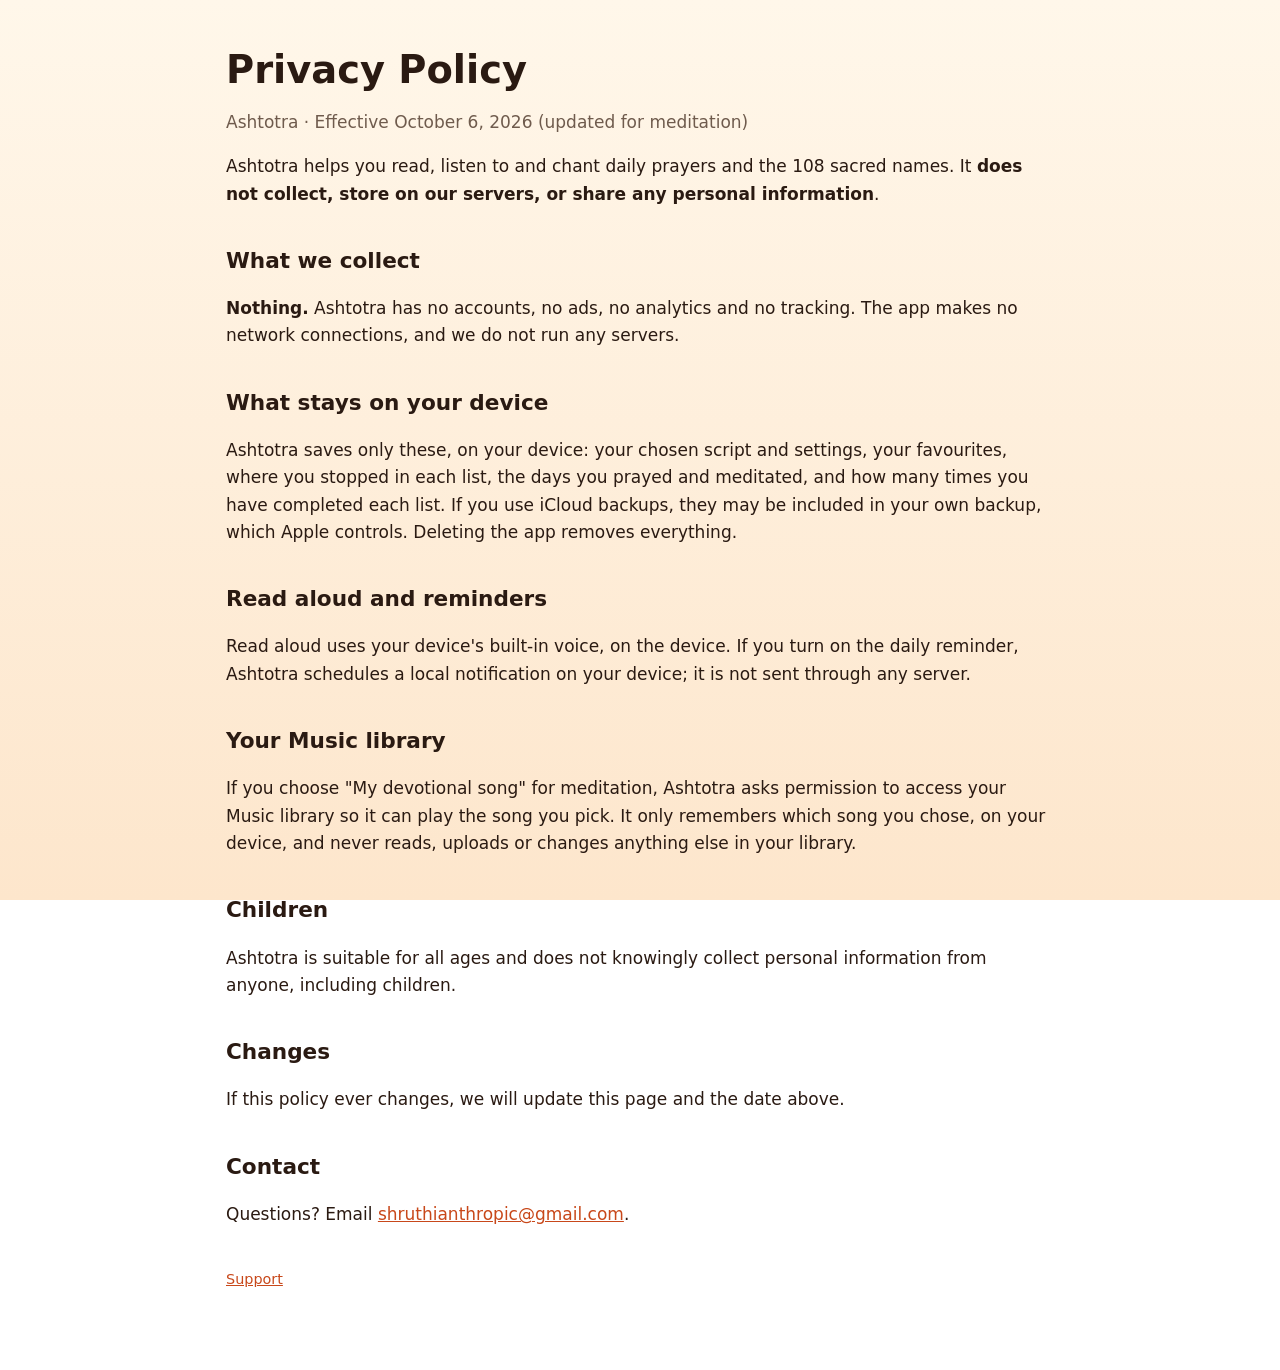
==== privacy.html @ db668efc "Add meditation with haptic breath guide and daily prayer tracking - Meditate tab: 1-20 minutes (defa" ====
<!doctype html>
<html lang="en">
<head>
<meta charset="utf-8">
<meta name="viewport" content="width=device-width, initial-scale=1">
<title>Ashtotra – Privacy Policy</title>
<link rel="stylesheet" href="style.css">
</head>
<body>
<main>
  <h1>Privacy Policy</h1>
  <p class="sub">Ashtotra · Effective October 6, 2026 (updated for meditation)</p>

  <p>Ashtotra helps you read, listen to and chant daily prayers and the 108 sacred names. It <strong>does not collect, store
  on our servers, or share any personal information</strong>.</p>

  <h2>What we collect</h2>
  <p><strong>Nothing.</strong> Ashtotra has no accounts, no ads, no analytics and no tracking.
  The app makes no network connections, and we do not run any servers.</p>

  <h2>What stays on your device</h2>
  <p>Ashtotra saves only these, on your device: your chosen script and settings, your favourites, where you
  stopped in each list, the days you prayed and meditated, and how many times you have completed each list. If you use iCloud
  backups, they may be included in your own backup, which Apple controls. Deleting the app
  removes everything.</p>

  <h2>Read aloud and reminders</h2>
  <p>Read aloud uses your device's built-in voice, on the device. If you turn on the daily
  reminder, Ashtotra schedules a local notification on your device; it is not sent through
  any server.</p>

  <h2>Your Music library</h2>
  <p>If you choose "My devotional song" for meditation, Ashtotra asks permission to access your
  Music library so it can play the song you pick. It only remembers which song you chose, on
  your device, and never reads, uploads or changes anything else in your library.</p>

  <h2>Children</h2>
  <p>Ashtotra is suitable for all ages and does not knowingly collect personal information from
  anyone, including children.</p>

  <h2>Changes</h2>
  <p>If this policy ever changes, we will update this page and the date above.</p>

  <h2>Contact</h2>
  <p>Questions? Email <a href="mailto:shruthianthropic@gmail.com">shruthianthropic@gmail.com</a>.</p>

  <p class="foot"><a href="index.html">Support</a></p>
</main>
</body>
</html>
---- style.css ----
:root { --bg:#fff7ea; --bg2:#fde6cc; --ink:#2a1a12; --soft:#6f5b4d; --accent:#c8481a; --card:#ffffffcc; --line:#f0d9c0; }
@media (prefers-color-scheme: dark) { :root { --bg:#1c141e; --bg2:#2b1a29; --ink:#f6ece4; --soft:#c4b3a6; --accent:#ffb07a; --card:#ffffff14; --line:#3a2a36; } }
* { box-sizing: border-box; }
body { margin:0; color:var(--ink); background:linear-gradient(var(--bg), var(--bg2)) fixed; font:17px/1.6 -apple-system, system-ui, sans-serif; }
main { max-width: 860px; margin: 0 auto; padding: 40px 16px 64px; }
h1 { font-size: 2.4rem; line-height:1.15; margin: 8px 0; }
h2 { font-size: 1.35rem; margin: 36px 0 10px; }
a { color: var(--accent); }
.sub, .soft { color: var(--soft); }
.hero { display:flex; gap:18px; align-items:center; flex-wrap:wrap; }
.hero img { width:96px; height:96px; border-radius:22px; box-shadow:0 6px 18px rgba(120,40,0,.25); }
.lead { font-size:1.15rem; max-width:640px; }
.pill { display:inline-block; background:var(--card); border:1px solid var(--line); border-radius:999px; padding:4px 12px; font-size:.9rem; margin:4px 6px 0 0; }
.shots { display:flex; gap:14px; overflow-x:auto; padding:8px 2px 16px; scroll-snap-type:x mandatory; }
.shots img { width:220px; flex:0 0 auto; border-radius:26px; box-shadow:0 8px 20px rgba(0,0,0,.18); scroll-snap-align:start; }
.grid { display:grid; grid-template-columns:repeat(auto-fit, minmax(230px,1fr)); gap:12px; }
.card { background:var(--card); border:1px solid var(--line); border-radius:16px; padding:14px 16px; }
.card b { display:block; margin-bottom:4px; }
.wide { width:100%; border-radius:18px; box-shadow:0 8px 20px rgba(0,0,0,.15); }
.foot { margin-top:40px; color:var(--soft); font-size:.9rem; }
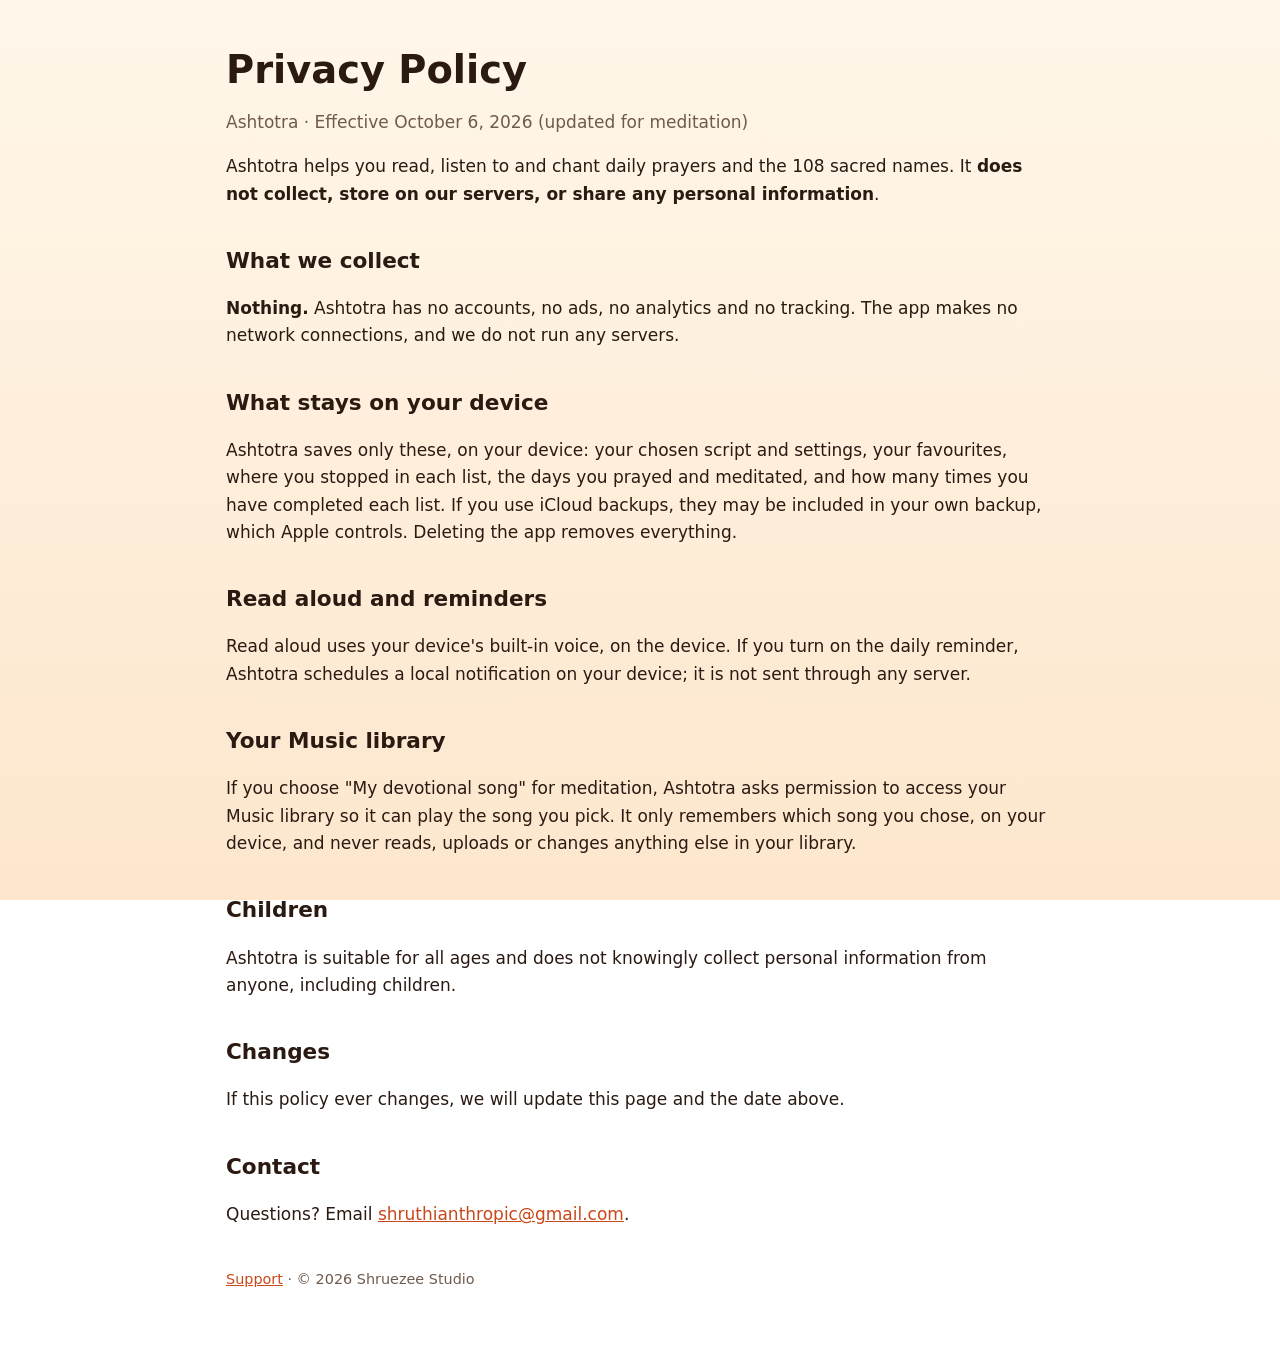
==== commit cd87164a: "Update copyright to Shruezee Studio Co-Authored-By: Claude Opus 5.5 <noreply@anthropic.com>" ====
--- a/privacy.html
+++ b/privacy.html
@@ -44,7 +44,7 @@
   <h2>Contact</h2>
   <p>Questions? Email <a href="mailto:shruthianthropic@gmail.com">shruthianthropic@gmail.com</a>.</p>
 
-  <p class="foot"><a href="index.html">Support</a></p>
+  <p class="foot"><a href="index.html">Support</a> · © 2026 Shruezee Studio</p>
 </main>
 </body>
 </html>
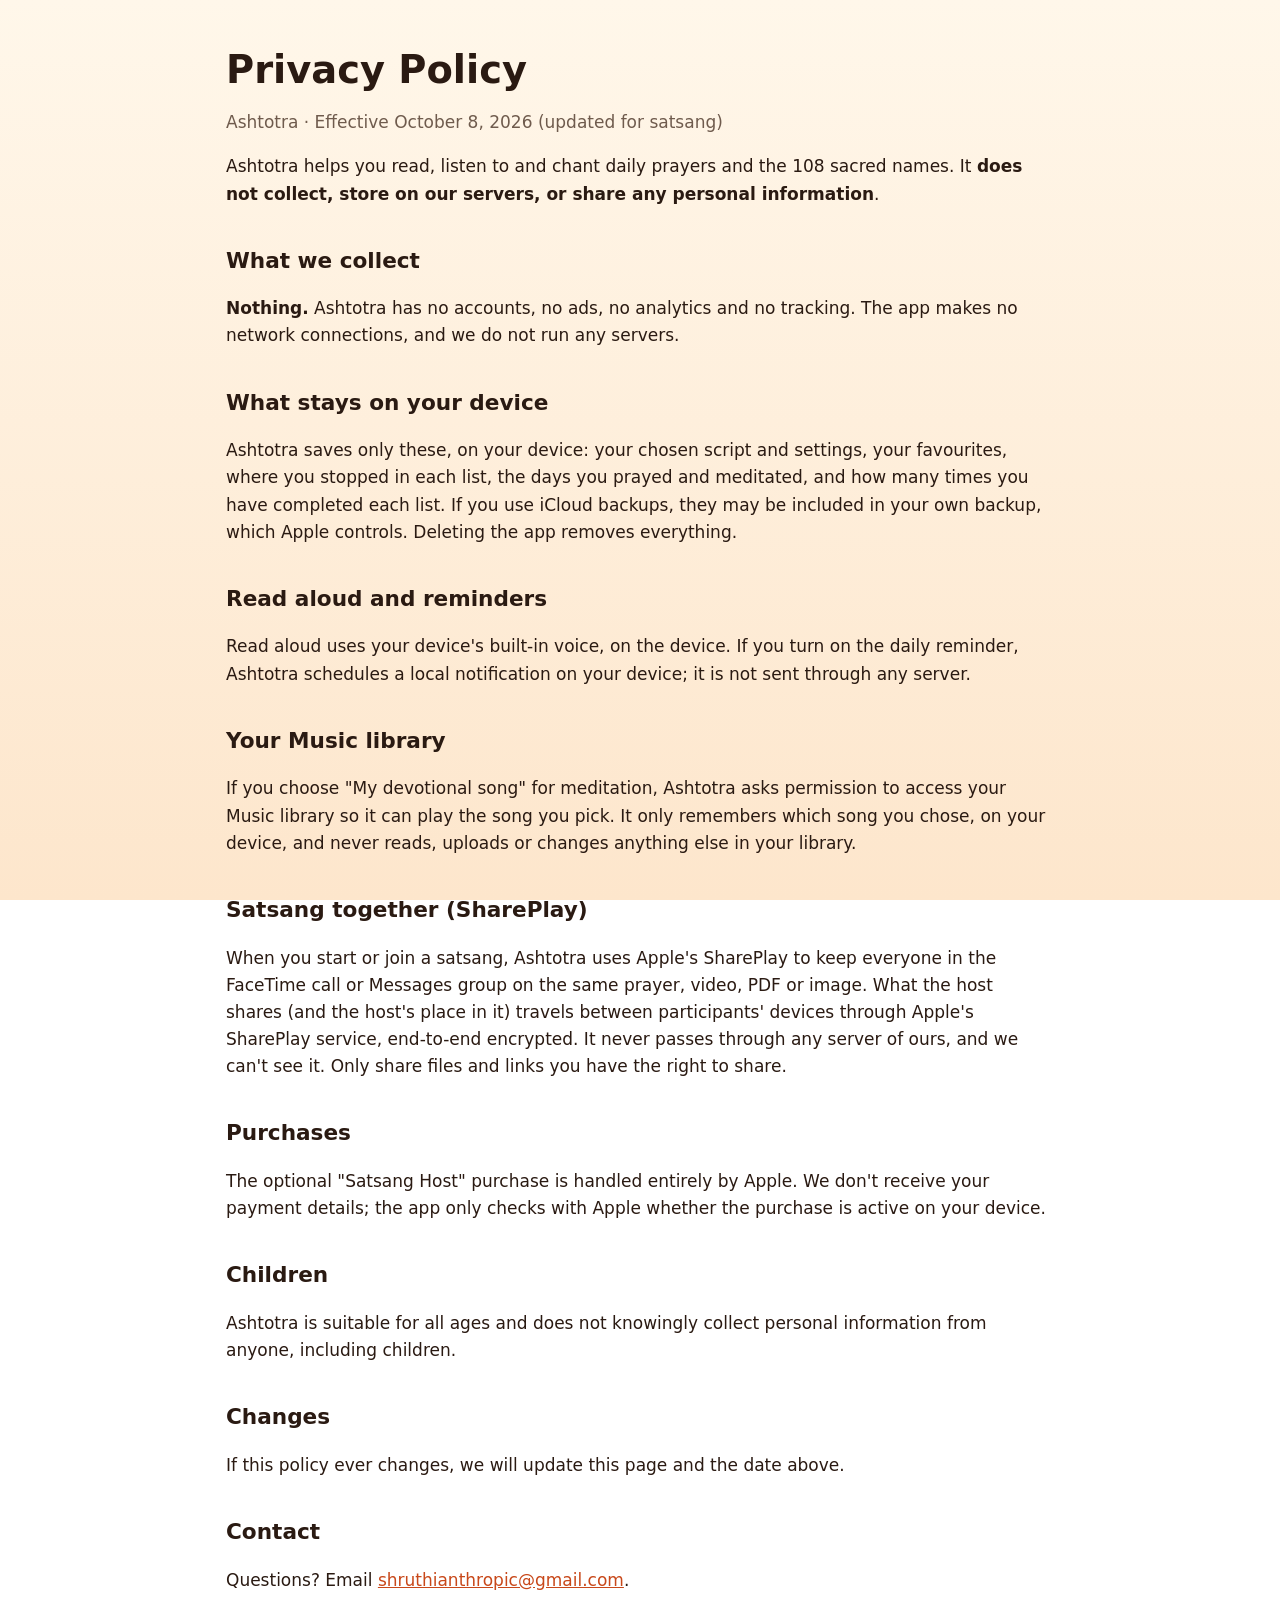
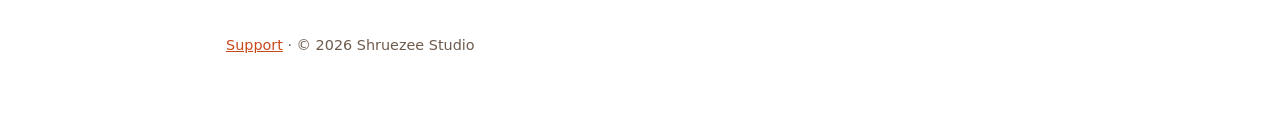
==== commit 8fb988b3: "Add Satsang together: SharePlay prayer sessions with a Satsang Host purchase - GroupActivity started" ====
--- a/privacy.html
+++ b/privacy.html
@@ -9,7 +9,7 @@
 <body>
 <main>
   <h1>Privacy Policy</h1>
-  <p class="sub">Ashtotra · Effective October 6, 2026 (updated for meditation)</p>
+  <p class="sub">Ashtotra · Effective October 8, 2026 (updated for satsang)</p>
 
   <p>Ashtotra helps you read, listen to and chant daily prayers and the 108 sacred names. It <strong>does not collect, store
   on our servers, or share any personal information</strong>.</p>
@@ -34,6 +34,17 @@
   Music library so it can play the song you pick. It only remembers which song you chose, on
   your device, and never reads, uploads or changes anything else in your library.</p>
 
+  <h2>Satsang together (SharePlay)</h2>
+  <p>When you start or join a satsang, Ashtotra uses Apple's SharePlay to keep everyone in the
+  FaceTime call or Messages group on the same prayer, video, PDF or image. What the host shares
+  (and the host's place in it) travels between participants' devices through Apple's SharePlay
+  service, end-to-end encrypted. It never passes through any server of ours, and we can't see it.
+  Only share files and links you have the right to share.</p>
+
+  <h2>Purchases</h2>
+  <p>The optional "Satsang Host" purchase is handled entirely by Apple. We don't receive your
+  payment details; the app only checks with Apple whether the purchase is active on your device.</p>
+
   <h2>Children</h2>
   <p>Ashtotra is suitable for all ages and does not knowingly collect personal information from
   anyone, including children.</p>
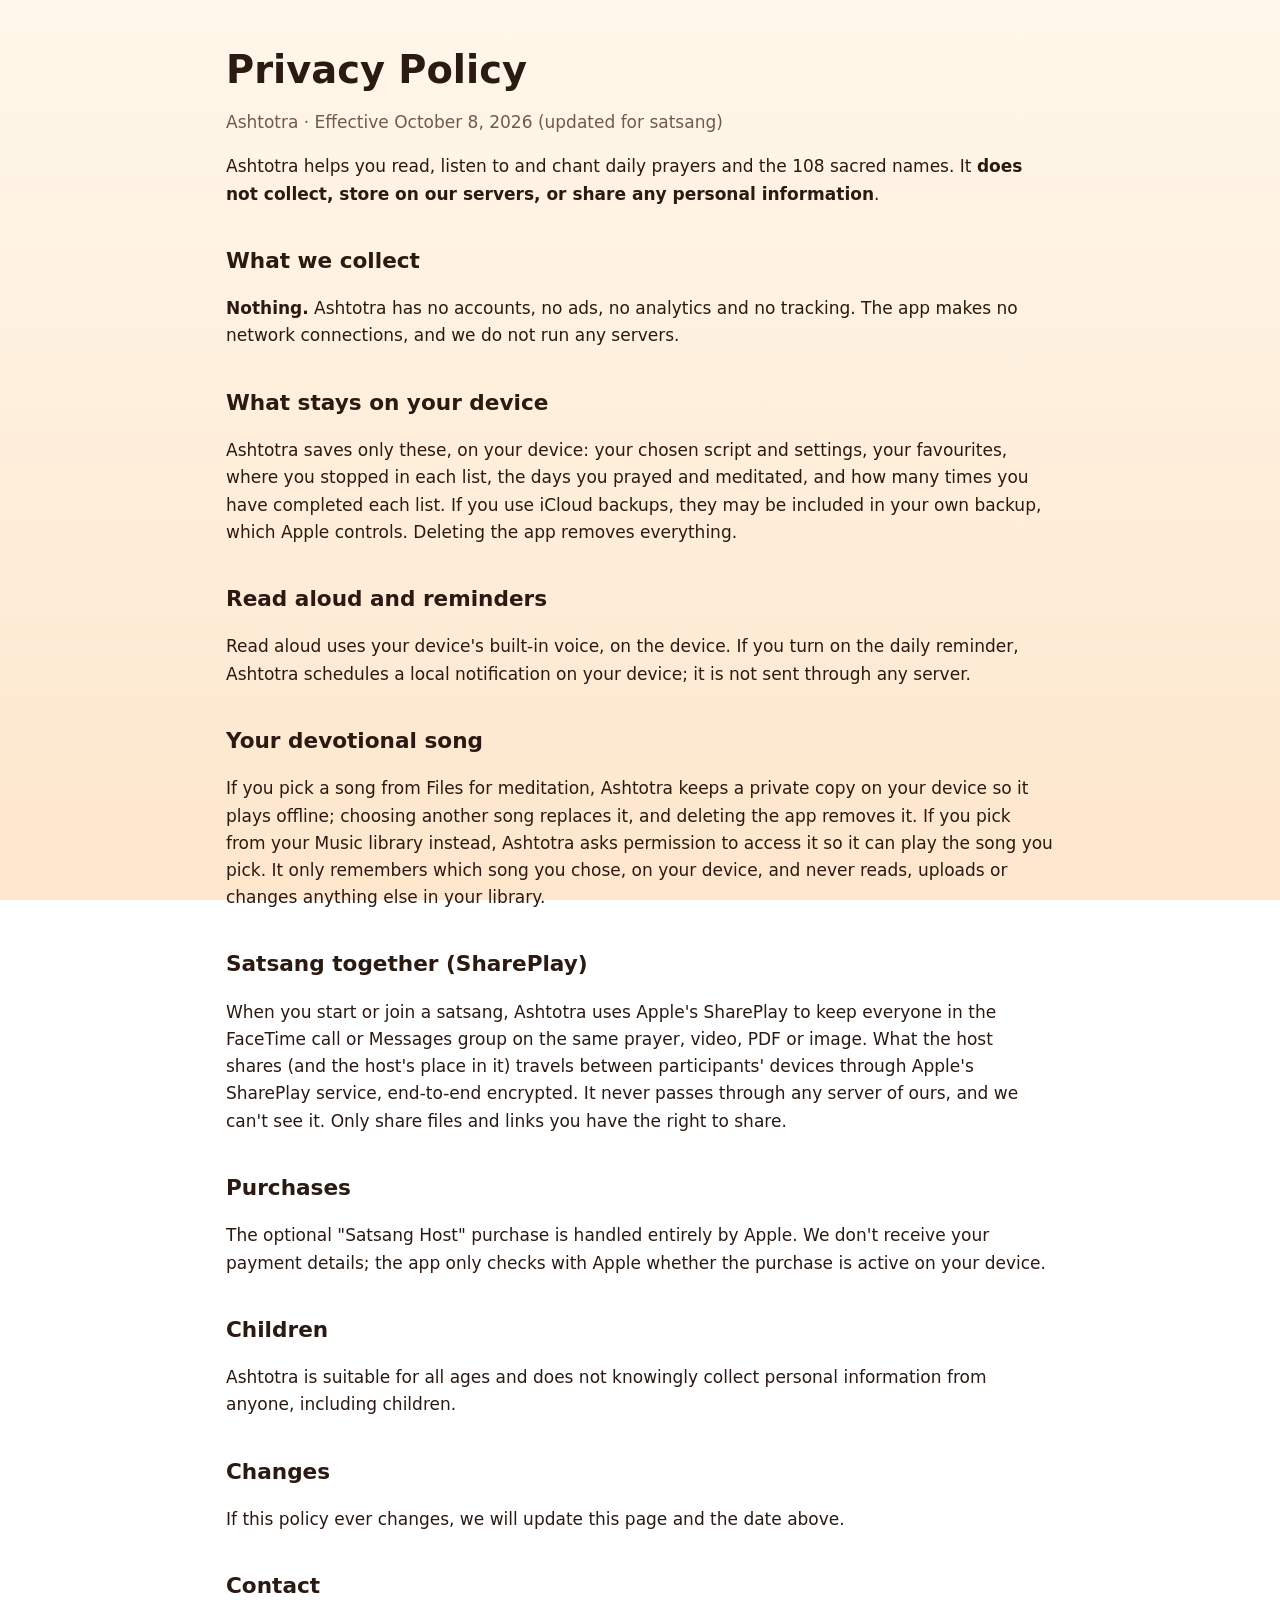
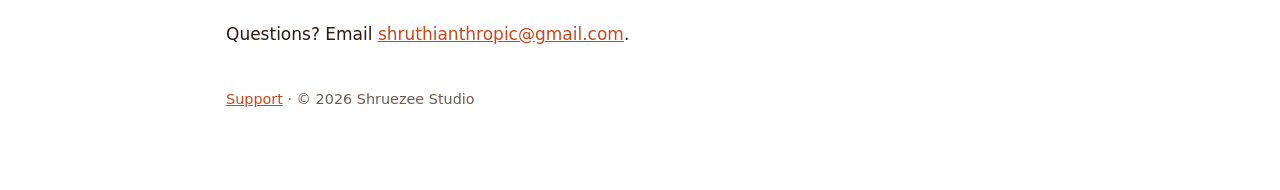
==== commit a3ceb6a1: "Meditation: play your own MP3/M4A/MP4 from Files 'My devotional song' now offers Files as well as th" ====
--- a/privacy.html
+++ b/privacy.html
@@ -29,9 +29,10 @@
   reminder, Ashtotra schedules a local notification on your device; it is not sent through
   any server.</p>
 
-  <h2>Your Music library</h2>
-  <p>If you choose "My devotional song" for meditation, Ashtotra asks permission to access your
-  Music library so it can play the song you pick. It only remembers which song you chose, on
+  <h2>Your devotional song</h2>
+  <p>If you pick a song from Files for meditation, Ashtotra keeps a private copy on your device so it
+  plays offline; choosing another song replaces it, and deleting the app removes it. If you pick from
+  your Music library instead, Ashtotra asks permission to access it so it can play the song you pick. It only remembers which song you chose, on
   your device, and never reads, uploads or changes anything else in your library.</p>
 
   <h2>Satsang together (SharePlay)</h2>
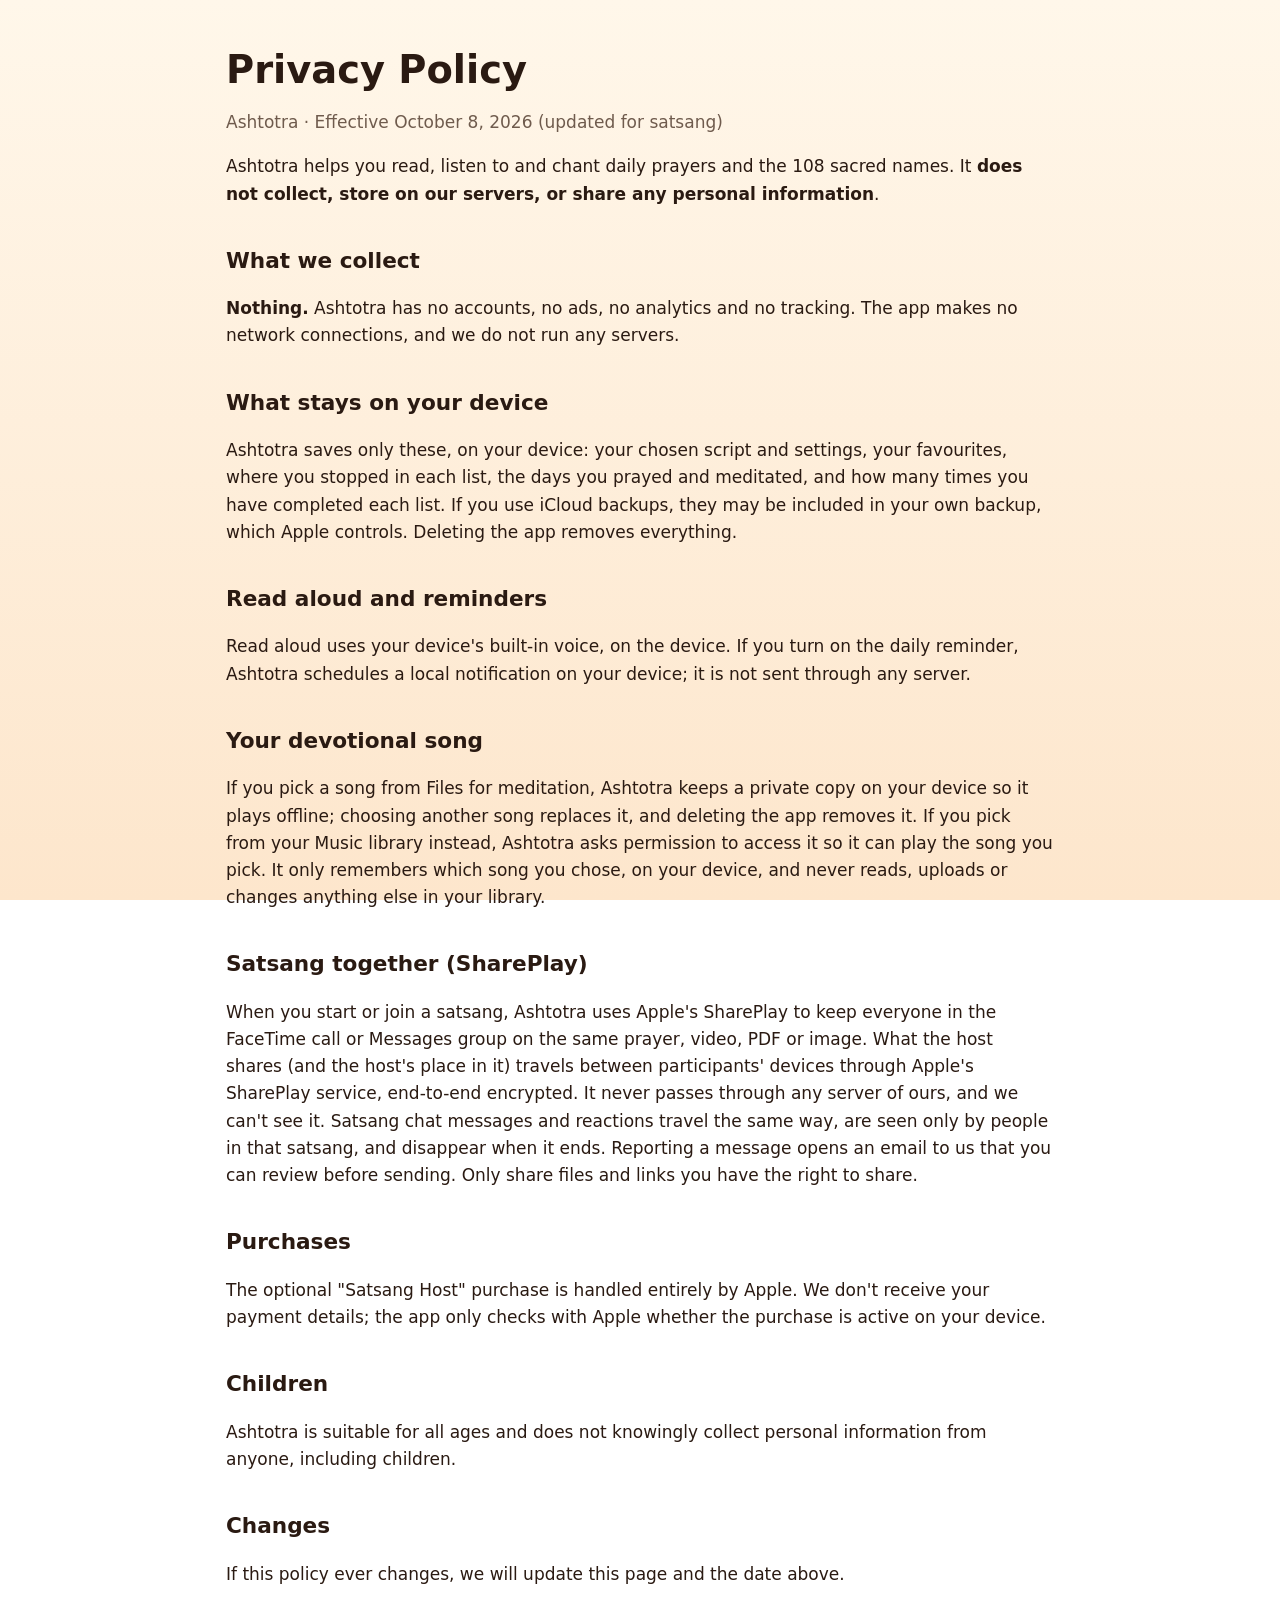
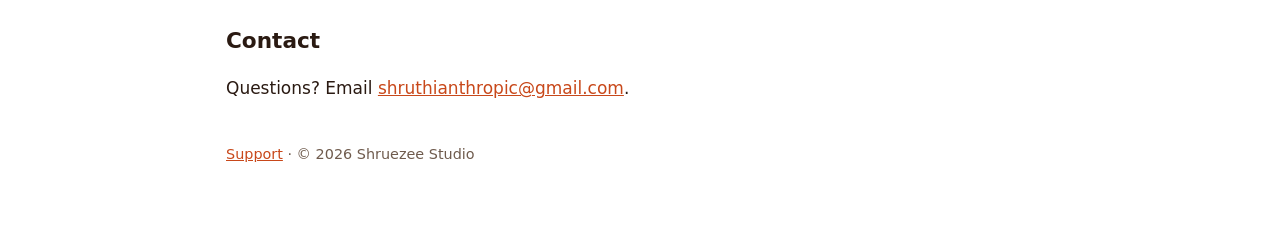
==== commit 58dcbaf8: "Satsang chat: messages and reactions over SharePlay - Chat panel (half-sheet) with sender names, hos" ====
--- a/privacy.html
+++ b/privacy.html
@@ -40,7 +40,7 @@
   FaceTime call or Messages group on the same prayer, video, PDF or image. What the host shares
   (and the host's place in it) travels between participants' devices through Apple's SharePlay
   service, end-to-end encrypted. It never passes through any server of ours, and we can't see it.
-  Only share files and links you have the right to share.</p>
+  Satsang chat messages and reactions travel the same way, are seen only by people in that satsang, and disappear when it ends. Reporting a message opens an email to us that you can review before sending. Only share files and links you have the right to share.</p>
 
   <h2>Purchases</h2>
   <p>The optional "Satsang Host" purchase is handled entirely by Apple. We don't receive your
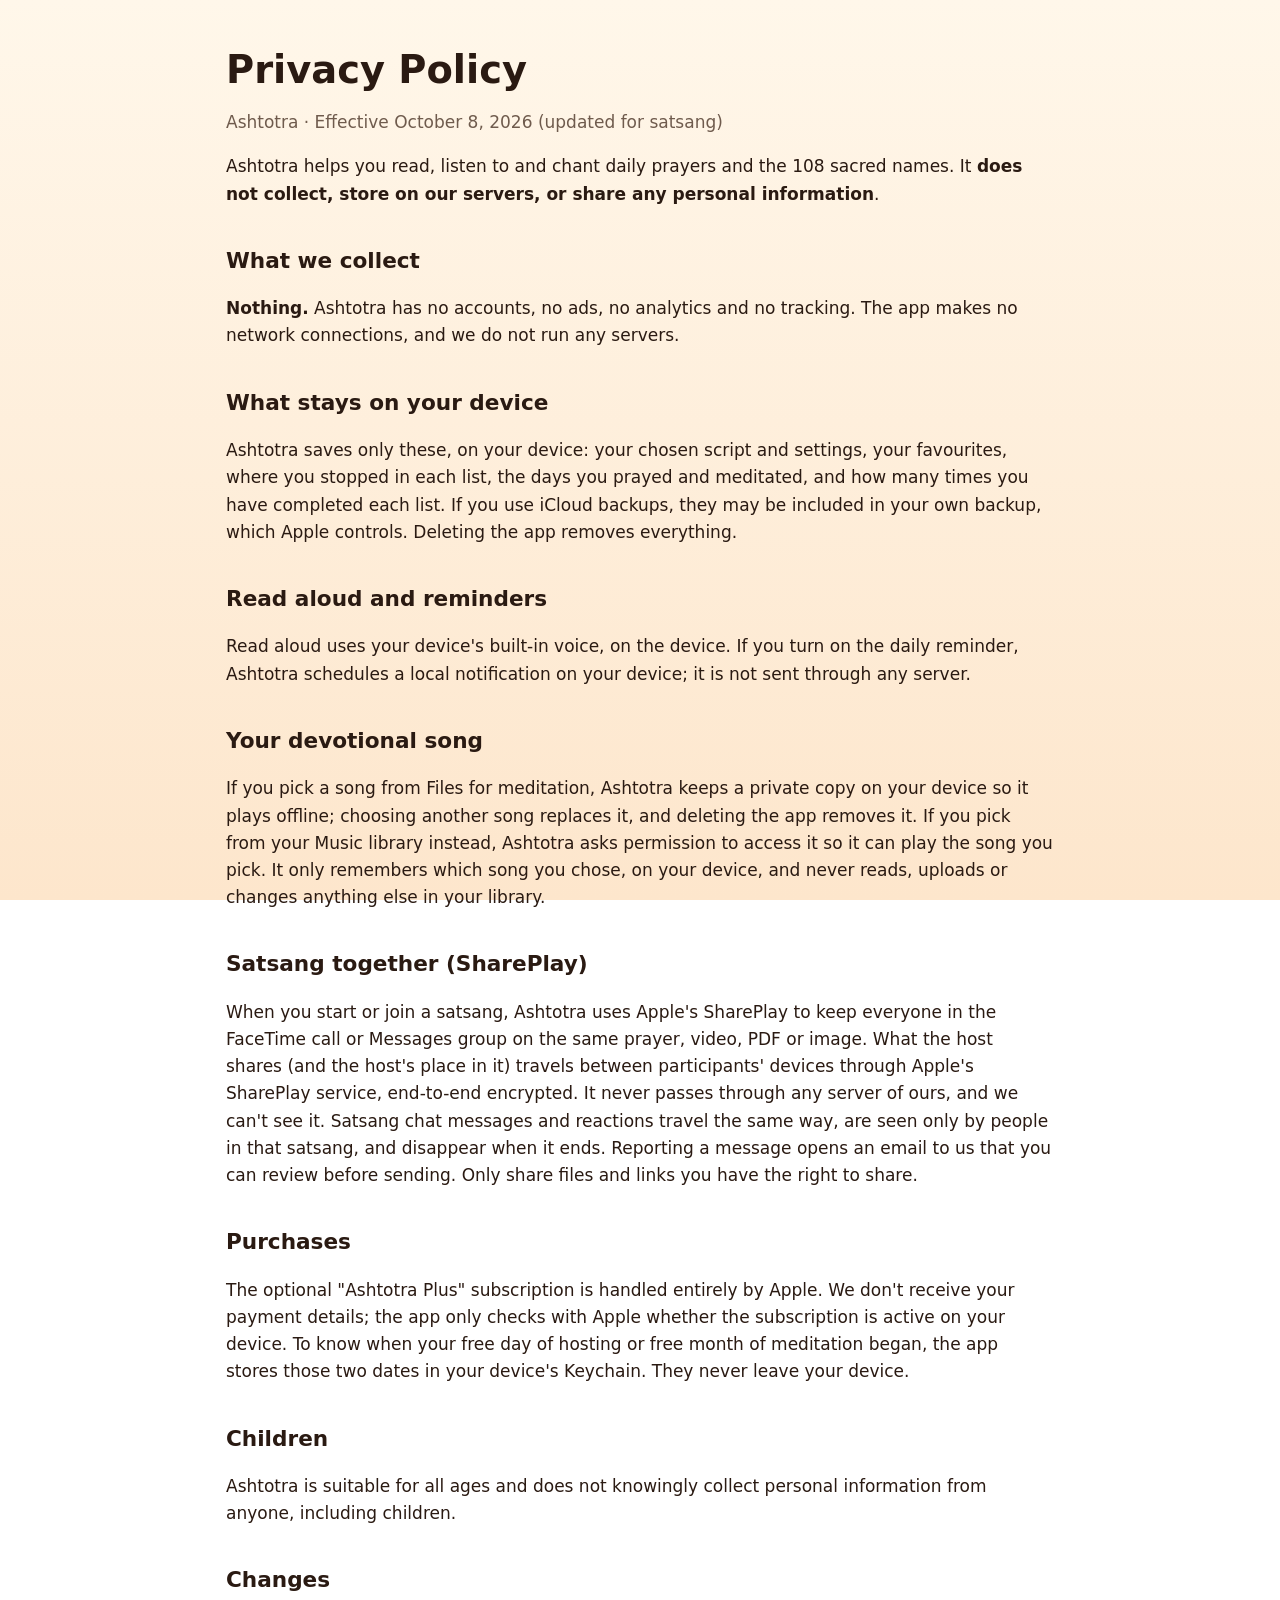
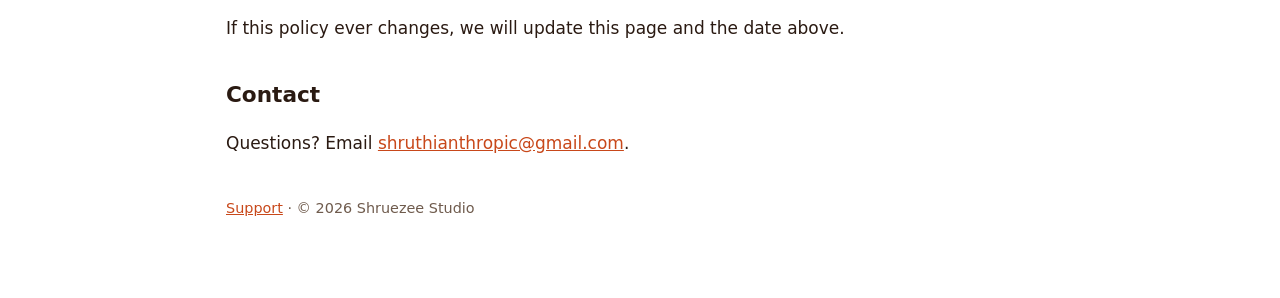
==== commit de05ec46: "Ashtotra Plus subscription: first day of hosting and first month of meditation free Co-Authored-By: " ====
--- a/privacy.html
+++ b/privacy.html
@@ -43,8 +43,10 @@
   Satsang chat messages and reactions travel the same way, are seen only by people in that satsang, and disappear when it ends. Reporting a message opens an email to us that you can review before sending. Only share files and links you have the right to share.</p>
 
   <h2>Purchases</h2>
-  <p>The optional "Satsang Host" purchase is handled entirely by Apple. We don't receive your
-  payment details; the app only checks with Apple whether the purchase is active on your device.</p>
+  <p>The optional "Ashtotra Plus" subscription is handled entirely by Apple. We don't receive your
+  payment details; the app only checks with Apple whether the subscription is active on your device.
+  To know when your free day of hosting or free month of meditation began, the app stores those two
+  dates in your device's Keychain. They never leave your device.</p>
 
   <h2>Children</h2>
   <p>Ashtotra is suitable for all ages and does not knowingly collect personal information from
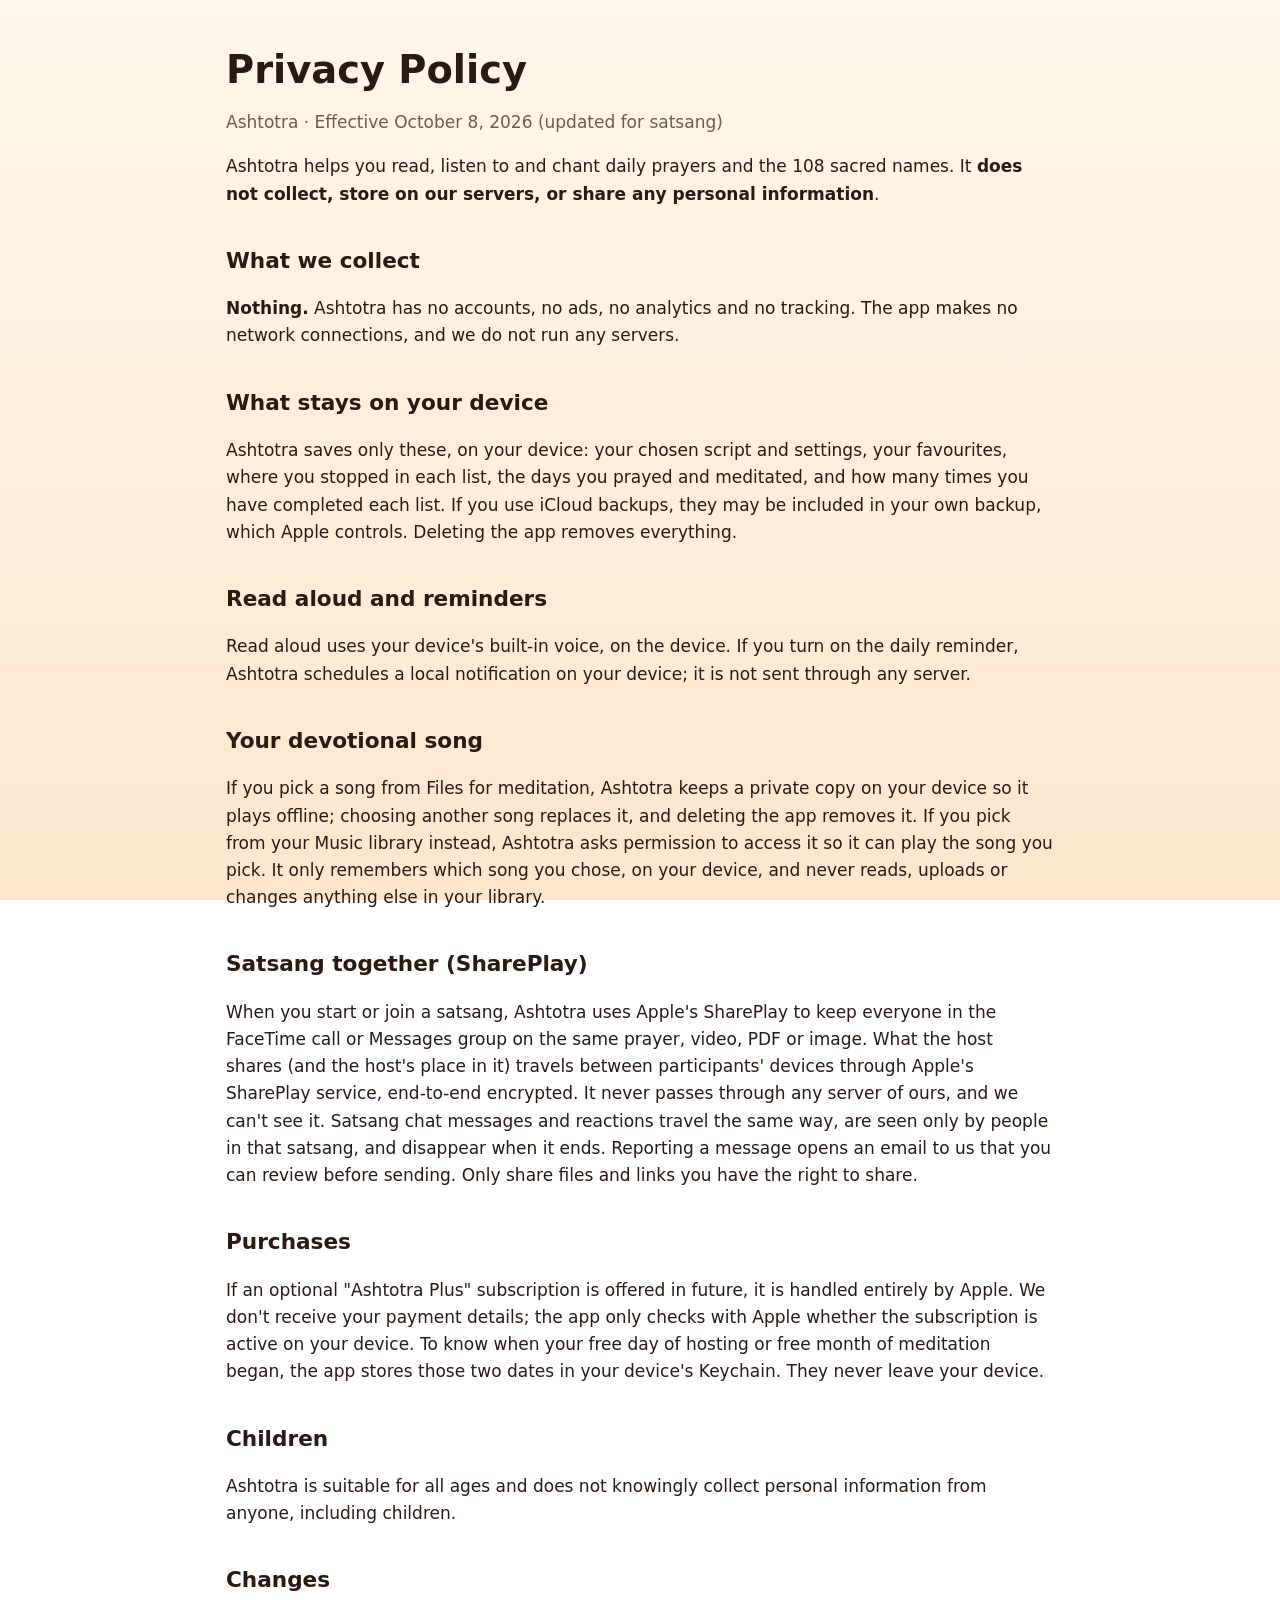
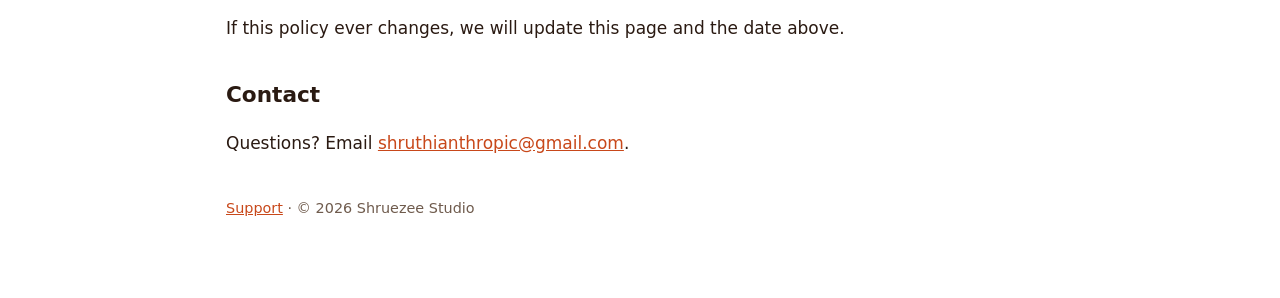
==== commit 8165399e: "Launch free: pricing switch off, hide Plus badges and paywalls; build 7 Co-Authored-By: Claude Opus " ====
--- a/privacy.html
+++ b/privacy.html
@@ -43,7 +43,7 @@
   Satsang chat messages and reactions travel the same way, are seen only by people in that satsang, and disappear when it ends. Reporting a message opens an email to us that you can review before sending. Only share files and links you have the right to share.</p>
 
   <h2>Purchases</h2>
-  <p>The optional "Ashtotra Plus" subscription is handled entirely by Apple. We don't receive your
+  <p>If an optional "Ashtotra Plus" subscription is offered in future, it is handled entirely by Apple. We don't receive your
   payment details; the app only checks with Apple whether the subscription is active on your device.
   To know when your free day of hosting or free month of meditation began, the app stores those two
   dates in your device's Keychain. They never leave your device.</p>
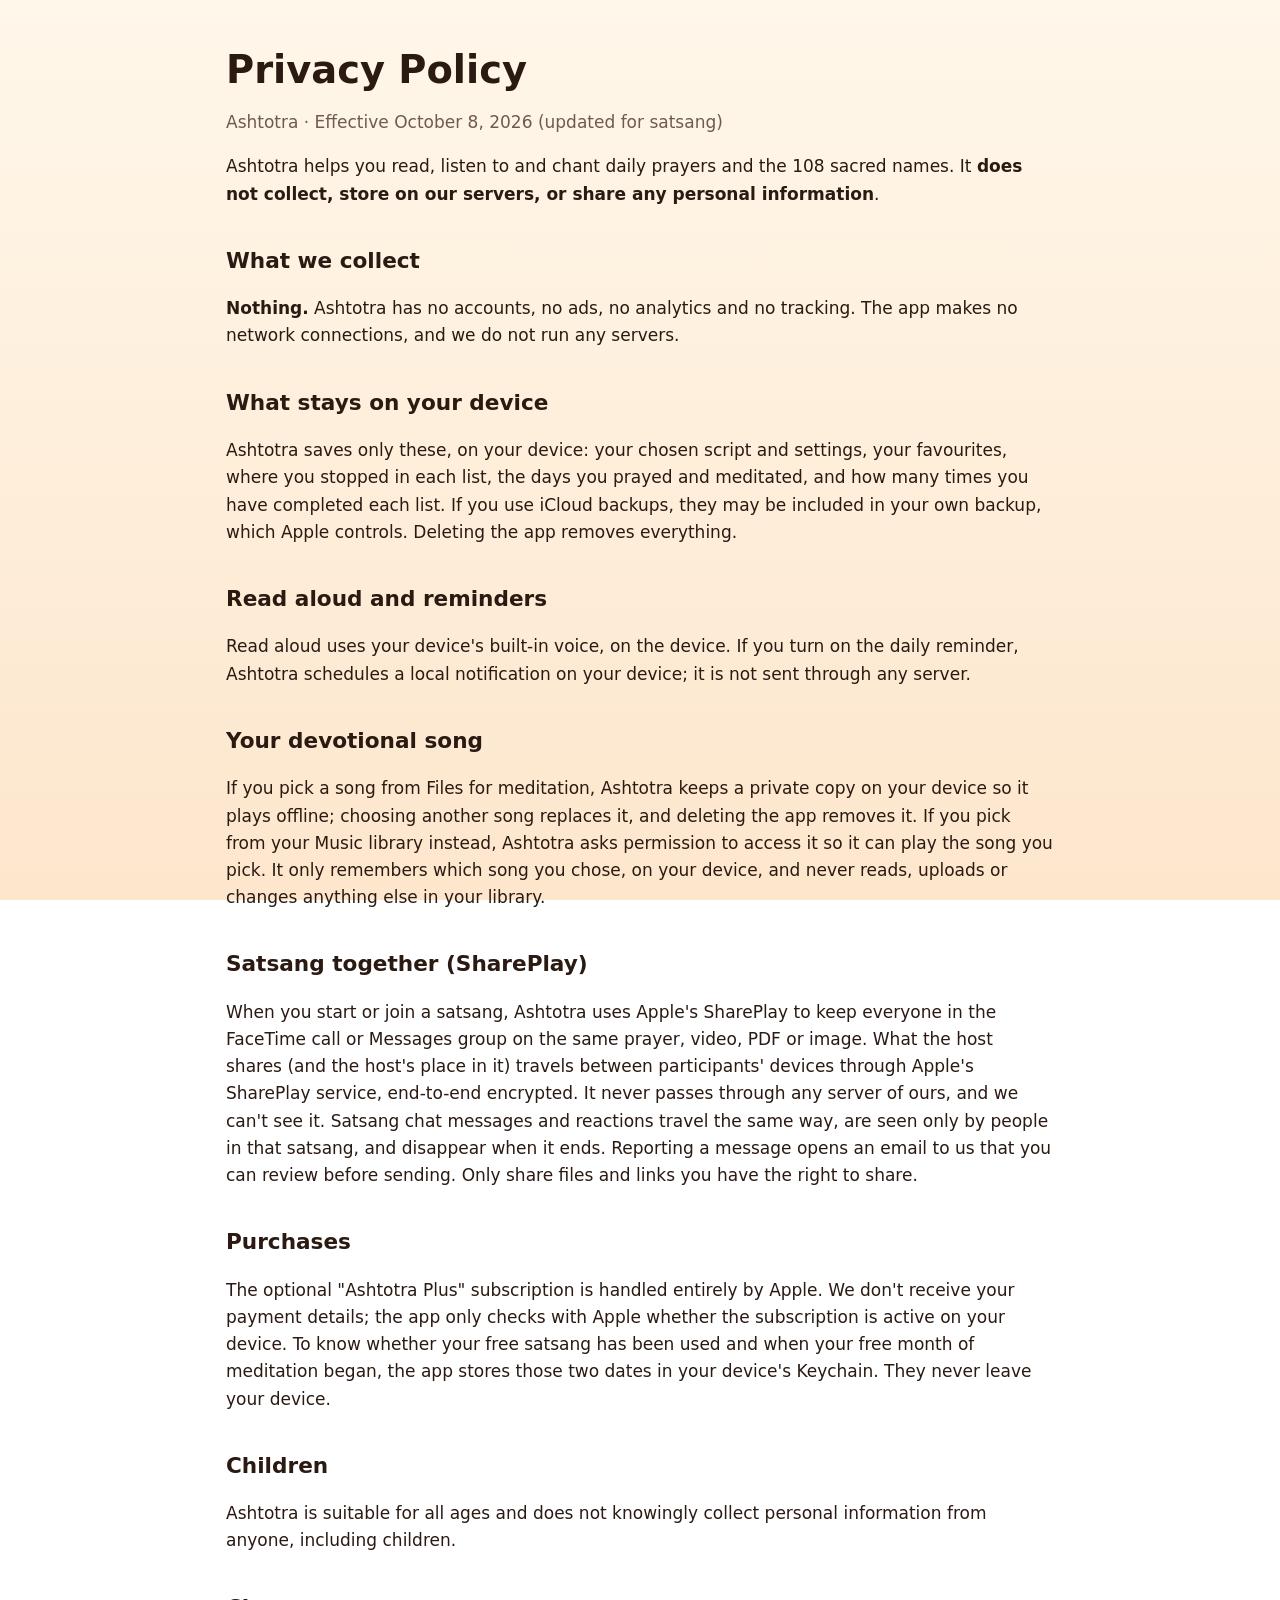
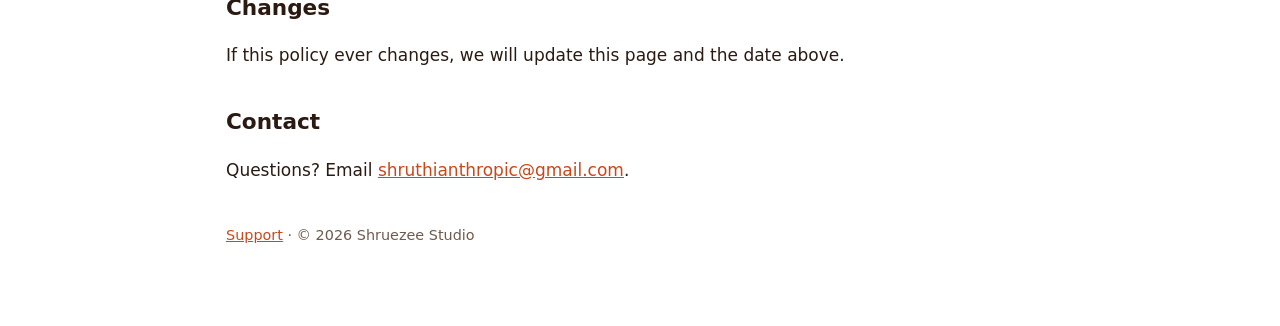
==== commit 91b88976: "Pricing on: first hosted satsang free, 1 month of meditation free; rename listing to Daily Meditatio" ====
--- a/privacy.html
+++ b/privacy.html
@@ -43,10 +43,10 @@
   Satsang chat messages and reactions travel the same way, are seen only by people in that satsang, and disappear when it ends. Reporting a message opens an email to us that you can review before sending. Only share files and links you have the right to share.</p>
 
   <h2>Purchases</h2>
-  <p>If an optional "Ashtotra Plus" subscription is offered in future, it is handled entirely by Apple. We don't receive your
+  <p>The optional "Ashtotra Plus" subscription is handled entirely by Apple. We don't receive your
   payment details; the app only checks with Apple whether the subscription is active on your device.
-  To know when your free day of hosting or free month of meditation began, the app stores those two
-  dates in your device's Keychain. They never leave your device.</p>
+  To know whether your free satsang has been used and when your free month of meditation began, the app
+  stores those two dates in your device's Keychain. They never leave your device.</p>
 
   <h2>Children</h2>
   <p>Ashtotra is suitable for all ages and does not knowingly collect personal information from
